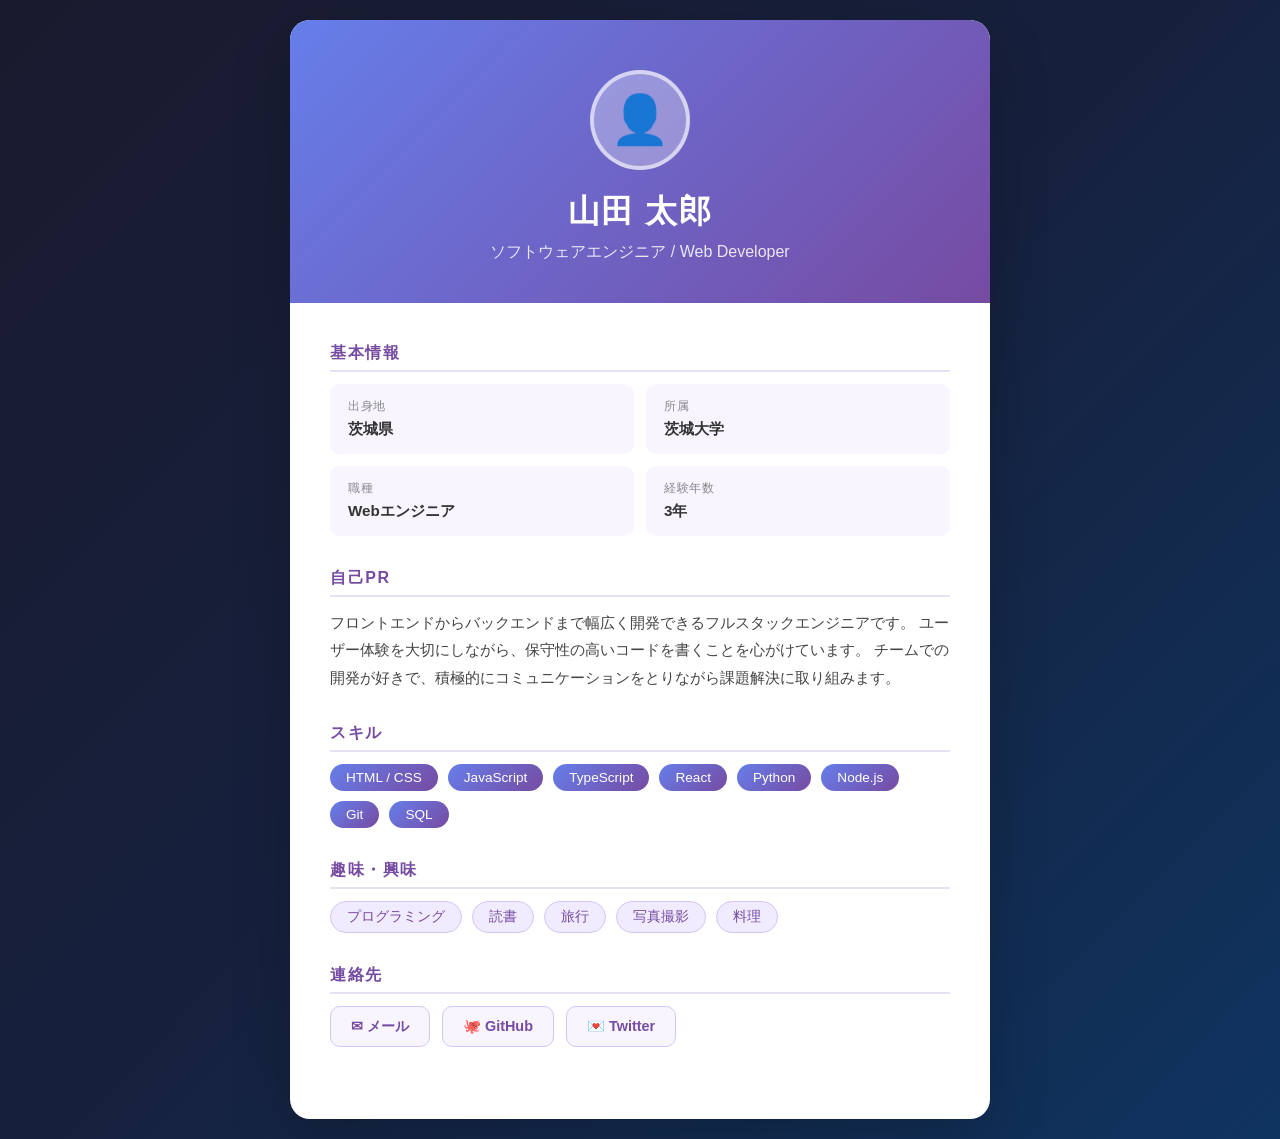
==== index.html @ 0c173c37 "Initial commit" ====
<!DOCTYPE html>
<html lang="ja">
<head>
  <meta charset="UTF-8">
  <meta name="viewport" content="width=device-width, initial-scale=1.0">
  <title>自己紹介</title>
  <style>
    * {
      margin: 0;
      padding: 0;
      box-sizing: border-box;
    }

    body {
      font-family: 'Segoe UI', 'Hiragino Sans', 'Meiryo', sans-serif;
      background: linear-gradient(135deg, #1a1a2e 0%, #16213e 50%, #0f3460 100%);
      min-height: 100vh;
      display: flex;
      align-items: center;
      justify-content: center;
      padding: 20px;
    }

    .card {
      background: #fff;
      border-radius: 20px;
      box-shadow: 0 20px 60px rgba(0, 0, 0, 0.2);
      max-width: 700px;
      width: 100%;
      overflow: hidden;
    }

    .card-header {
      background: linear-gradient(135deg, #667eea 0%, #764ba2 100%);
      color: #fff;
      text-align: center;
      padding: 50px 30px 40px;
    }

    .avatar {
      width: 100px;
      height: 100px;
      border-radius: 50%;
      background: rgba(255, 255, 255, 0.3);
      margin: 0 auto 20px;
      display: flex;
      align-items: center;
      justify-content: center;
      font-size: 48px;
      border: 4px solid rgba(255, 255, 255, 0.6);
    }

    .card-header h1 {
      font-size: 2rem;
      margin-bottom: 8px;
      letter-spacing: 0.05em;
    }

    .card-header p.subtitle {
      font-size: 1rem;
      opacity: 0.85;
    }

    .card-body {
      padding: 40px;
    }

    .section {
      margin-bottom: 32px;
    }

    .section h2 {
      font-size: 1rem;
      text-transform: uppercase;
      letter-spacing: 0.1em;
      color: #764ba2;
      margin-bottom: 12px;
      padding-bottom: 6px;
      border-bottom: 2px solid #e8e0f5;
    }

    .section p {
      color: #444;
      line-height: 1.8;
      font-size: 0.95rem;
    }

    .info-grid {
      display: grid;
      grid-template-columns: 1fr 1fr;
      gap: 12px;
    }

    .info-item {
      background: #f8f5ff;
      border-radius: 10px;
      padding: 14px 18px;
    }

    .info-item .label {
      font-size: 0.75rem;
      color: #888;
      margin-bottom: 4px;
      letter-spacing: 0.05em;
    }

    .info-item .value {
      font-size: 0.95rem;
      color: #333;
      font-weight: 600;
    }

    .skills {
      display: flex;
      flex-wrap: wrap;
      gap: 10px;
    }

    .skill-tag {
      background: linear-gradient(135deg, #667eea, #764ba2);
      color: #fff;
      padding: 6px 16px;
      border-radius: 20px;
      font-size: 0.85rem;
      font-weight: 500;
    }

    .hobbies {
      display: flex;
      flex-wrap: wrap;
      gap: 10px;
    }

    .hobby-tag {
      background: #f0ebff;
      color: #764ba2;
      padding: 6px 16px;
      border-radius: 20px;
      font-size: 0.85rem;
      font-weight: 500;
      border: 1px solid #d4c5f9;
    }

    .contact-links {
      display: flex;
      gap: 12px;
      flex-wrap: wrap;
    }

    .contact-link {
      display: inline-flex;
      align-items: center;
      gap: 6px;
      background: #f8f5ff;
      color: #764ba2;
      text-decoration: none;
      padding: 10px 20px;
      border-radius: 10px;
      font-size: 0.9rem;
      font-weight: 600;
      border: 1px solid #d4c5f9;
      transition: background 0.2s, color 0.2s;
    }

    .contact-link:hover {
      background: linear-gradient(135deg, #667eea, #764ba2);
      color: #fff;
      border-color: transparent;
    }

    @media (max-width: 500px) {
      .info-grid {
        grid-template-columns: 1fr;
      }
      .card-body {
        padding: 24px;
      }
    }
  </style>
</head>
<body>
  <div class="card">
    <div class="card-header">
      <div class="avatar">&#128100;</div>
      <h1>山田 太郎</h1>
      <p class="subtitle">ソフトウェアエンジニア / Web Developer</p>
    </div>
    <div class="card-body">

      <div class="section">
        <h2>基本情報</h2>
        <div class="info-grid">
          <div class="info-item">
            <div class="label">出身地</div>
            <div class="value">茨城県</div>
          </div>
          <div class="info-item">
            <div class="label">所属</div>
            <div class="value">茨城大学</div>
          </div>
          <div class="info-item">
            <div class="label">職種</div>
            <div class="value">Webエンジニア</div>
          </div>
          <div class="info-item">
            <div class="label">経験年数</div>
            <div class="value">3年</div>
          </div>
        </div>
      </div>

      <div class="section">
        <h2>自己PR</h2>
        <p>
          フロントエンドからバックエンドまで幅広く開発できるフルスタックエンジニアです。
          ユーザー体験を大切にしながら、保守性の高いコードを書くことを心がけています。
          チームでの開発が好きで、積極的にコミュニケーションをとりながら課題解決に取り組みます。
        </p>
      </div>

      <div class="section">
        <h2>スキル</h2>
        <div class="skills">
          <span class="skill-tag">HTML / CSS</span>
          <span class="skill-tag">JavaScript</span>
          <span class="skill-tag">TypeScript</span>
          <span class="skill-tag">React</span>
          <span class="skill-tag">Python</span>
          <span class="skill-tag">Node.js</span>
          <span class="skill-tag">Git</span>
          <span class="skill-tag">SQL</span>
        </div>
      </div>

      <div class="section">
        <h2>趣味・興味</h2>
        <div class="hobbies">
          <span class="hobby-tag">プログラミング</span>
          <span class="hobby-tag">読書</span>
          <span class="hobby-tag">旅行</span>
          <span class="hobby-tag">写真撮影</span>
          <span class="hobby-tag">料理</span>
        </div>
      </div>

      <div class="section">
        <h2>連絡先</h2>
        <div class="contact-links">
          <a href="mailto:taro@example.com" class="contact-link">&#9993; メール</a>
          <a href="https://github.com/" class="contact-link">&#128025; GitHub</a>
          <a href="https://twitter.com/" class="contact-link">&#128140; Twitter</a>
        </div>
      </div>

    </div>
  </div>
</body>
</html>
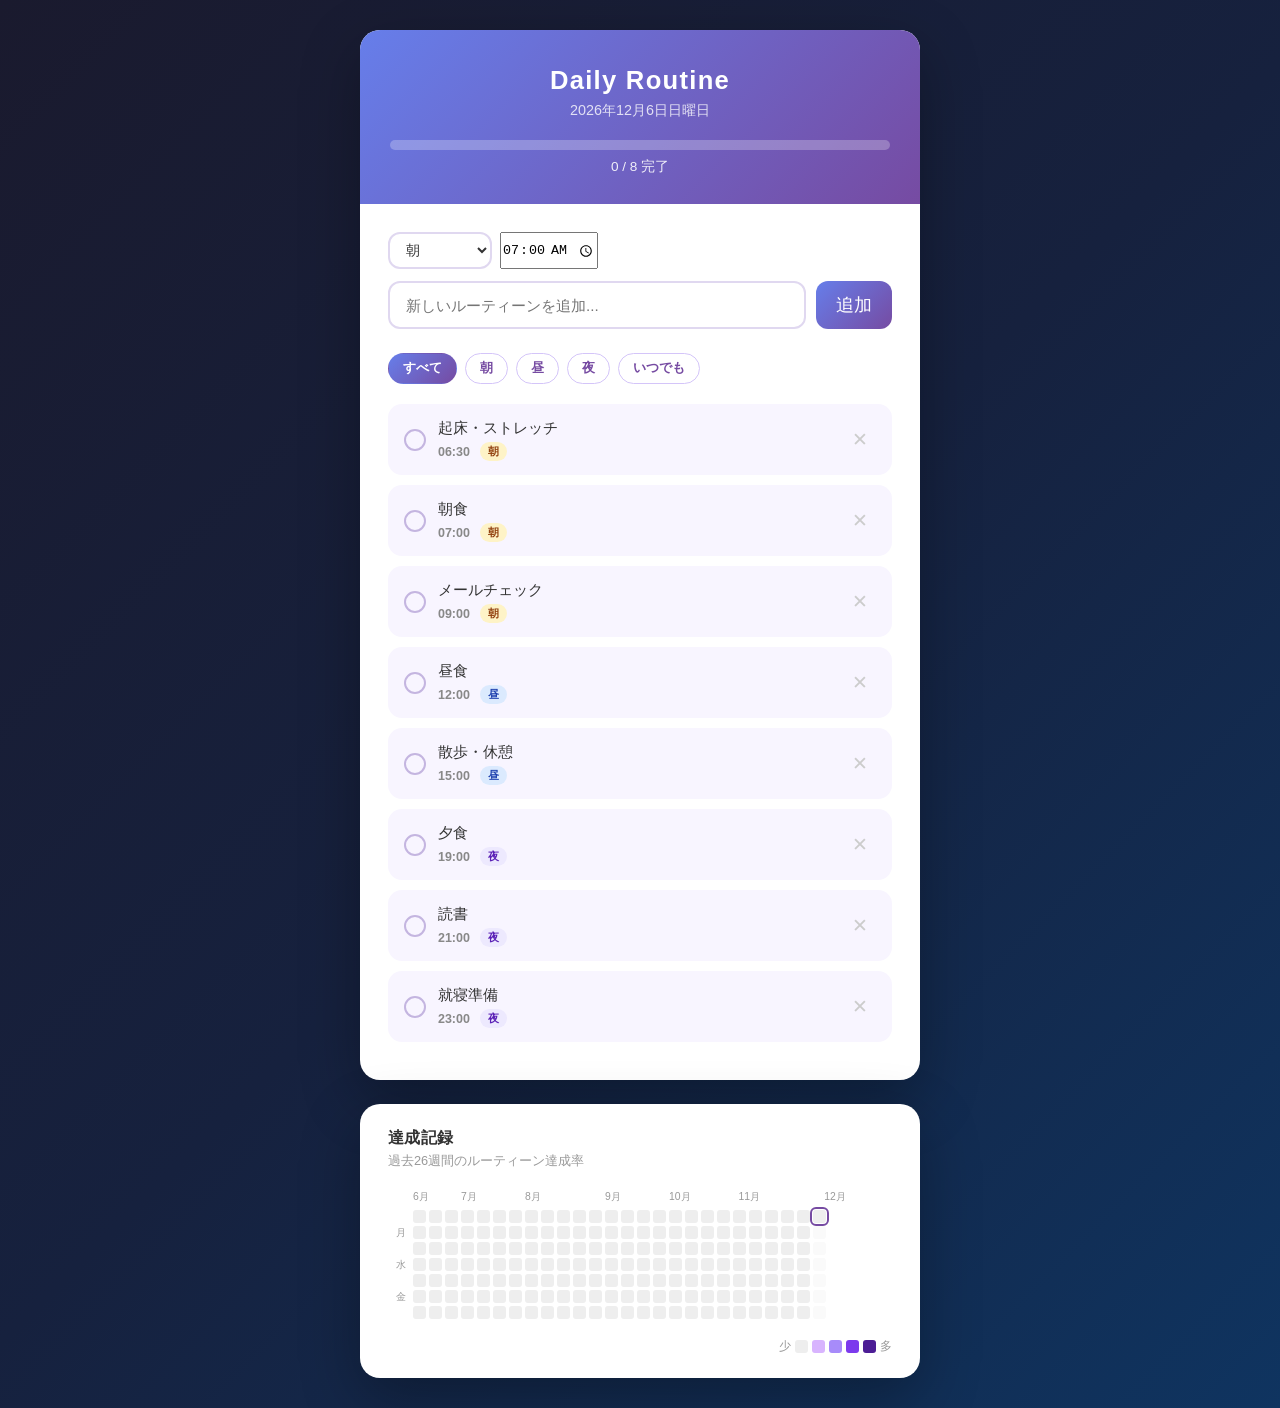
==== commit f82e7e78: "Rename todo to index, profile" ====
--- a/index.html
+++ b/index.html
@@ -3,256 +3,330 @@
 <head>
   <meta charset="UTF-8">
   <meta name="viewport" content="width=device-width, initial-scale=1.0">
-  <title>自己紹介</title>
-  <style>
-    * {
-      margin: 0;
-      padding: 0;
-      box-sizing: border-box;
-    }
-
-    body {
-      font-family: 'Segoe UI', 'Hiragino Sans', 'Meiryo', sans-serif;
-      background: linear-gradient(135deg, #1a1a2e 0%, #16213e 50%, #0f3460 100%);
-      min-height: 100vh;
-      display: flex;
-      align-items: center;
-      justify-content: center;
-      padding: 20px;
-    }
-
-    .card {
-      background: #fff;
-      border-radius: 20px;
-      box-shadow: 0 20px 60px rgba(0, 0, 0, 0.2);
-      max-width: 700px;
-      width: 100%;
-      overflow: hidden;
-    }
-
-    .card-header {
-      background: linear-gradient(135deg, #667eea 0%, #764ba2 100%);
-      color: #fff;
-      text-align: center;
-      padding: 50px 30px 40px;
-    }
-
-    .avatar {
-      width: 100px;
-      height: 100px;
-      border-radius: 50%;
-      background: rgba(255, 255, 255, 0.3);
-      margin: 0 auto 20px;
-      display: flex;
-      align-items: center;
-      justify-content: center;
-      font-size: 48px;
-      border: 4px solid rgba(255, 255, 255, 0.6);
-    }
-
-    .card-header h1 {
-      font-size: 2rem;
-      margin-bottom: 8px;
-      letter-spacing: 0.05em;
-    }
-
-    .card-header p.subtitle {
-      font-size: 1rem;
-      opacity: 0.85;
-    }
-
-    .card-body {
-      padding: 40px;
-    }
-
-    .section {
-      margin-bottom: 32px;
-    }
-
-    .section h2 {
-      font-size: 1rem;
-      text-transform: uppercase;
-      letter-spacing: 0.1em;
-      color: #764ba2;
-      margin-bottom: 12px;
-      padding-bottom: 6px;
-      border-bottom: 2px solid #e8e0f5;
-    }
-
-    .section p {
-      color: #444;
-      line-height: 1.8;
-      font-size: 0.95rem;
-    }
-
-    .info-grid {
-      display: grid;
-      grid-template-columns: 1fr 1fr;
-      gap: 12px;
-    }
-
-    .info-item {
-      background: #f8f5ff;
-      border-radius: 10px;
-      padding: 14px 18px;
-    }
-
-    .info-item .label {
-      font-size: 0.75rem;
-      color: #888;
-      margin-bottom: 4px;
-      letter-spacing: 0.05em;
-    }
-
-    .info-item .value {
-      font-size: 0.95rem;
-      color: #333;
-      font-weight: 600;
-    }
-
-    .skills {
-      display: flex;
-      flex-wrap: wrap;
-      gap: 10px;
-    }
-
-    .skill-tag {
-      background: linear-gradient(135deg, #667eea, #764ba2);
-      color: #fff;
-      padding: 6px 16px;
-      border-radius: 20px;
-      font-size: 0.85rem;
-      font-weight: 500;
-    }
-
-    .hobbies {
-      display: flex;
-      flex-wrap: wrap;
-      gap: 10px;
-    }
-
-    .hobby-tag {
-      background: #f0ebff;
-      color: #764ba2;
-      padding: 6px 16px;
-      border-radius: 20px;
-      font-size: 0.85rem;
-      font-weight: 500;
-      border: 1px solid #d4c5f9;
-    }
-
-    .contact-links {
-      display: flex;
-      gap: 12px;
-      flex-wrap: wrap;
-    }
-
-    .contact-link {
-      display: inline-flex;
-      align-items: center;
-      gap: 6px;
-      background: #f8f5ff;
-      color: #764ba2;
-      text-decoration: none;
-      padding: 10px 20px;
-      border-radius: 10px;
-      font-size: 0.9rem;
-      font-weight: 600;
-      border: 1px solid #d4c5f9;
-      transition: background 0.2s, color 0.2s;
-    }
-
-    .contact-link:hover {
-      background: linear-gradient(135deg, #667eea, #764ba2);
-      color: #fff;
-      border-color: transparent;
-    }
-
-    @media (max-width: 500px) {
-      .info-grid {
-        grid-template-columns: 1fr;
-      }
-      .card-body {
-        padding: 24px;
-      }
-    }
-  </style>
+  <title>Daily Routine - ToDoリスト</title>
+  <link rel="stylesheet" href="index.css">
 </head>
 <body>
-  <div class="card">
-    <div class="card-header">
-      <div class="avatar">&#128100;</div>
-      <h1>山田 太郎</h1>
-      <p class="subtitle">ソフトウェアエンジニア / Web Developer</p>
+
+  <!-- ToDoアプリ -->
+  <div class="app">
+    <div class="app-header">
+      <h1>Daily Routine</h1>
+      <p class="date" id="currentDate"></p>
+      <div class="progress-bar">
+        <div class="progress-fill" id="progressFill"></div>
+      </div>
+      <p class="progress-text" id="progressText">0 / 0 完了</p>
     </div>
-    <div class="card-body">
-
-      <div class="section">
-        <h2>基本情報</h2>
-        <div class="info-grid">
-          <div class="info-item">
-            <div class="label">出身地</div>
-            <div class="value">茨城県</div>
-          </div>
-          <div class="info-item">
-            <div class="label">所属</div>
-            <div class="value">茨城大学</div>
-          </div>
-          <div class="info-item">
-            <div class="label">職種</div>
-            <div class="value">Webエンジニア</div>
-          </div>
-          <div class="info-item">
-            <div class="label">経験年数</div>
-            <div class="value">3年</div>
-          </div>
-        </div>
-      </div>
-
-      <div class="section">
-        <h2>自己PR</h2>
-        <p>
-          フロントエンドからバックエンドまで幅広く開発できるフルスタックエンジニアです。
-          ユーザー体験を大切にしながら、保守性の高いコードを書くことを心がけています。
-          チームでの開発が好きで、積極的にコミュニケーションをとりながら課題解決に取り組みます。
-        </p>
-      </div>
-
-      <div class="section">
-        <h2>スキル</h2>
-        <div class="skills">
-          <span class="skill-tag">HTML / CSS</span>
-          <span class="skill-tag">JavaScript</span>
-          <span class="skill-tag">TypeScript</span>
-          <span class="skill-tag">React</span>
-          <span class="skill-tag">Python</span>
-          <span class="skill-tag">Node.js</span>
-          <span class="skill-tag">Git</span>
-          <span class="skill-tag">SQL</span>
-        </div>
-      </div>
-
-      <div class="section">
-        <h2>趣味・興味</h2>
-        <div class="hobbies">
-          <span class="hobby-tag">プログラミング</span>
-          <span class="hobby-tag">読書</span>
-          <span class="hobby-tag">旅行</span>
-          <span class="hobby-tag">写真撮影</span>
-          <span class="hobby-tag">料理</span>
-        </div>
-      </div>
-
-      <div class="section">
-        <h2>連絡先</h2>
-        <div class="contact-links">
-          <a href="mailto:taro@example.com" class="contact-link">&#9993; メール</a>
-          <a href="https://github.com/" class="contact-link">&#128025; GitHub</a>
-          <a href="https://twitter.com/" class="contact-link">&#128140; Twitter</a>
-        </div>
-      </div>
+    <div class="app-body">
+
+      <!-- カテゴリ・時刻選択 -->
+      <div class="add-options">
+        <select class="cat-select" id="categorySelect">
+          <option value="morning">朝</option>
+          <option value="afternoon">昼</option>
+          <option value="evening">夜</option>
+          <option value="anytime">いつでも</option>
+        </select>
+        <input type="time" id="taskTime" value="07:00">
+      </div>
+
+      <!-- 入力フォーム -->
+      <div class="add-form">
+        <input type="text" id="taskInput" placeholder="新しいルーティーンを追加...">
+        <button class="add-btn" id="addBtn">追加</button>
+      </div>
+
+      <!-- カテゴリフィルタ -->
+      <div class="category-filter">
+        <button class="filter-btn active" data-filter="all">すべて</button>
+        <button class="filter-btn" data-filter="morning">朝</button>
+        <button class="filter-btn" data-filter="afternoon">昼</button>
+        <button class="filter-btn" data-filter="evening">夜</button>
+        <button class="filter-btn" data-filter="anytime">いつでも</button>
+      </div>
+
+      <!-- タスクリスト -->
+      <ul class="task-list" id="taskList"></ul>
 
     </div>
   </div>
+
+  <!-- 達成ヒートマップ -->
+  <div class="heatmap-card">
+    <h2>達成記録</h2>
+    <p class="heatmap-subtitle">過去26週間のルーティーン達成率</p>
+    <div class="heatmap-wrapper">
+      <div class="heatmap-grid">
+        <!-- 曜日ラベル -->
+        <div class="heatmap-labels-y">
+          <div class="day-label"></div>
+          <div class="day-label">月</div>
+          <div class="day-label"></div>
+          <div class="day-label">水</div>
+          <div class="day-label"></div>
+          <div class="day-label">金</div>
+          <div class="day-label"></div>
+        </div>
+        <!-- 週グリッド -->
+        <div>
+          <div class="heatmap-month-labels" id="monthLabels"></div>
+          <div class="heatmap-weeks" id="heatmapWeeks"></div>
+        </div>
+      </div>
+    </div>
+    <!-- 凡例 -->
+    <div class="heatmap-legend">
+      <span class="legend-label">少</span>
+      <div class="legend-cell" style="background:#eee"></div>
+      <div class="legend-cell" data-level="1" style="background:#d8b4fe"></div>
+      <div class="legend-cell" data-level="2" style="background:#a78bfa"></div>
+      <div class="legend-cell" data-level="3" style="background:#7c3aed"></div>
+      <div class="legend-cell" data-level="4" style="background:#4c1d95"></div>
+      <span class="legend-label">多</span>
+    </div>
+  </div>
+
+  <script>
+    const STORAGE_KEY   = 'daily-routine-tasks';
+    const HISTORY_KEY   = 'daily-routine-history';
+
+    // ---- デフォルトタスク ----
+    const defaultTasks = [
+      { id: 1, name: '起床・ストレッチ', time: '06:30', category: 'morning',   done: false },
+      { id: 2, name: '朝食',             time: '07:00', category: 'morning',   done: false },
+      { id: 3, name: 'メールチェック',    time: '09:00', category: 'morning',   done: false },
+      { id: 4, name: '昼食',             time: '12:00', category: 'afternoon', done: false },
+      { id: 5, name: '散歩・休憩',       time: '15:00', category: 'afternoon', done: false },
+      { id: 6, name: '夕食',             time: '19:00', category: 'evening',   done: false },
+      { id: 7, name: '読書',             time: '21:00', category: 'evening',   done: false },
+      { id: 8, name: '就寝準備',         time: '23:00', category: 'evening',   done: false },
+    ];
+
+    let tasks         = loadTasks();
+    let history       = loadHistory();
+    let currentFilter = 'all';
+
+    const categoryLabels = {
+      morning: '朝', afternoon: '昼', evening: '夜', anytime: 'いつでも',
+    };
+
+    // ---- ストレージ ----
+    function loadTasks() {
+      const s = localStorage.getItem(STORAGE_KEY);
+      return s ? JSON.parse(s) : [...defaultTasks];
+    }
+
+    function saveTasks() {
+      localStorage.setItem(STORAGE_KEY, JSON.stringify(tasks));
+    }
+
+    function loadHistory() {
+      const s = localStorage.getItem(HISTORY_KEY);
+      return s ? JSON.parse(s) : {};
+    }
+
+    function saveHistory() {
+      localStorage.setItem(HISTORY_KEY, JSON.stringify(history));
+    }
+
+    // ---- ユーティリティ ----
+    function getNextId() {
+      return tasks.length > 0 ? Math.max(...tasks.map(t => t.id)) + 1 : 1;
+    }
+
+    function toDateStr(date) {
+      return date.toISOString().slice(0, 10); // "YYYY-MM-DD"
+    }
+
+    function escapeHtml(str) {
+      const d = document.createElement('div');
+      d.textContent = str;
+      return d.innerHTML;
+    }
+
+    // ---- 日付・進捗 ----
+    function updateDate() {
+      const now = new Date();
+      const opts = { year: 'numeric', month: 'long', day: 'numeric', weekday: 'long' };
+      document.getElementById('currentDate').textContent = now.toLocaleDateString('ja-JP', opts);
+    }
+
+    function updateProgress() {
+      const total = tasks.length;
+      const done  = tasks.filter(t => t.done).length;
+      const pct   = total > 0 ? Math.round((done / total) * 100) : 0;
+      document.getElementById('progressFill').style.width = pct + '%';
+      document.getElementById('progressText').textContent = `${done} / ${total} 完了`;
+
+      // 今日の達成率を記録
+      const today = toDateStr(new Date());
+      history[today] = pct;
+      saveHistory();
+      renderHeatmap();
+    }
+
+    // ---- タスク描画 ----
+    function render() {
+      const list     = document.getElementById('taskList');
+      const filtered = [...tasks]
+        .sort((a, b) => a.time.localeCompare(b.time))
+        .filter(t => currentFilter === 'all' || t.category === currentFilter);
+
+      if (filtered.length === 0) {
+        list.innerHTML = '<li class="empty-message">タスクがありません</li>';
+      } else {
+        list.innerHTML = filtered.map(task => `
+          <li class="task-item ${task.done ? 'done' : ''}" data-id="${task.id}">
+            <div class="task-checkbox" onclick="toggleTask(${task.id})">
+              <span class="check-icon">&#10003;</span>
+            </div>
+            <div class="task-content">
+              <div class="task-name">${escapeHtml(task.name)}</div>
+              <div class="task-meta">
+                <span class="task-time">${task.time}</span>
+                <span class="task-category cat-${task.category}">${categoryLabels[task.category]}</span>
+              </div>
+            </div>
+            <button class="delete-btn" onclick="deleteTask(${task.id})" title="削除">&#10005;</button>
+          </li>
+        `).join('');
+      }
+
+      updateProgress();
+    }
+
+    // ---- タスク操作 ----
+    function addTask() {
+      const input = document.getElementById('taskInput');
+      const name  = input.value.trim();
+      if (!name) return;
+
+      tasks.push({
+        id:       getNextId(),
+        name,
+        time:     document.getElementById('taskTime').value,
+        category: document.getElementById('categorySelect').value,
+        done:     false,
+      });
+
+      input.value = '';
+      saveTasks();
+      render();
+    }
+
+    function toggleTask(id) {
+      const task = tasks.find(t => t.id === id);
+      if (task) { task.done = !task.done; saveTasks(); render(); }
+    }
+
+    function deleteTask(id) {
+      tasks = tasks.filter(t => t.id !== id);
+      saveTasks();
+      render();
+    }
+
+    // ---- ヒートマップ ----
+    function pctToLevel(pct) {
+      if (pct === undefined || pct === null) return 0;
+      if (pct === 0)   return 0;
+      if (pct <= 25)   return 1;
+      if (pct <= 50)   return 2;
+      if (pct <= 75)   return 3;
+      return 4;
+    }
+
+    function renderHeatmap() {
+      const WEEKS    = 26;
+      const today    = new Date();
+      today.setHours(0, 0, 0, 0);
+      const todayStr = toDateStr(today);
+
+      // グリッド開始日: 今日を含む週の日曜日から26週前
+      const startDate = new Date(today);
+      startDate.setDate(startDate.getDate() - startDate.getDay() - (WEEKS - 1) * 7);
+
+      const weeksEl      = document.getElementById('heatmapWeeks');
+      const monthLabels  = document.getElementById('monthLabels');
+      weeksEl.innerHTML      = '';
+      monthLabels.innerHTML  = '';
+
+      const CELL_W = 13 + 3; // cell + gap
+      let lastMonth = -1;
+      let labelOffset = 18 + 4; // y-label width + gap
+
+      for (let w = 0; w < WEEKS; w++) {
+        const weekEl = document.createElement('div');
+        weekEl.className = 'heatmap-week';
+
+        for (let d = 0; d < 7; d++) {
+          const date = new Date(startDate);
+          date.setDate(startDate.getDate() + w * 7 + d);
+          const dateStr = toDateStr(date);
+          const isFuture = date > today;
+
+          const cell = document.createElement('div');
+          cell.className = 'heatmap-cell';
+          if (dateStr === todayStr) cell.classList.add('today');
+
+          if (!isFuture) {
+            const pct   = history[dateStr];
+            const level = pctToLevel(pct);
+            if (level > 0) cell.setAttribute('data-level', level);
+
+            const label = pct !== undefined
+              ? `${date.toLocaleDateString('ja-JP', { month: 'numeric', day: 'numeric' })} — ${pct}% 達成`
+              : `${date.toLocaleDateString('ja-JP', { month: 'numeric', day: 'numeric' })} — 記録なし`;
+            cell.setAttribute('data-tooltip', label);
+          } else {
+            cell.style.opacity = '0.3';
+          }
+
+          weekEl.appendChild(cell);
+
+          // 月ラベル（各月の最初の週）
+          if (d === 0) {
+            const month = date.getMonth();
+            if (month !== lastMonth) {
+              lastMonth = month;
+              const span = document.createElement('span');
+              span.className = 'month-label';
+              span.textContent = (date.getMonth() + 1) + '月';
+              span.style.marginLeft = (w === 0 ? 0 : 0) + 'px';
+              span.style.minWidth = CELL_W + 'px';
+              monthLabels.appendChild(span);
+            } else {
+              const spacer = document.createElement('span');
+              spacer.className = 'month-label';
+              spacer.style.minWidth = CELL_W + 'px';
+              monthLabels.appendChild(spacer);
+            }
+          }
+        }
+
+        weeksEl.appendChild(weekEl);
+      }
+    }
+
+    // ---- イベント ----
+    document.querySelectorAll('.filter-btn').forEach(btn => {
+      btn.addEventListener('click', () => {
+        document.querySelectorAll('.filter-btn').forEach(b => b.classList.remove('active'));
+        btn.classList.add('active');
+        currentFilter = btn.dataset.filter;
+        render();
+      });
+    });
+
+    document.getElementById('addBtn').addEventListener('click', addTask);
+    document.getElementById('taskInput').addEventListener('keydown', e => {
+      if (e.key === 'Enter') addTask();
+    });
+
+    // ---- 初期化 ----
+    updateDate();
+    render();
+    renderHeatmap();
+  </script>
 </body>
 </html>
--- a/index.css
+++ b/index.css
@@ -0,0 +1,435 @@
+* {
+  margin: 0;
+  padding: 0;
+  box-sizing: border-box;
+}
+
+body {
+  font-family: 'Segoe UI', 'Hiragino Sans', 'Meiryo', sans-serif;
+  background: linear-gradient(135deg, #1a1a2e 0%, #16213e 50%, #0f3460 100%);
+  min-height: 100vh;
+  display: flex;
+  flex-direction: column;
+  align-items: center;
+  justify-content: flex-start;
+  padding: 30px 20px;
+  gap: 24px;
+}
+
+/* ===== アプリカード ===== */
+.app {
+  background: #fff;
+  border-radius: 20px;
+  box-shadow: 0 20px 60px rgba(0, 0, 0, 0.3);
+  max-width: 560px;
+  width: 100%;
+  overflow: hidden;
+}
+
+/* ===== ヘッダー ===== */
+.app-header {
+  background: linear-gradient(135deg, #667eea 0%, #764ba2 100%);
+  color: #fff;
+  text-align: center;
+  padding: 36px 30px 28px;
+}
+
+.app-header h1 {
+  font-size: 1.6rem;
+  letter-spacing: 0.05em;
+  margin-bottom: 6px;
+}
+
+.app-header .date {
+  font-size: 0.9rem;
+  opacity: 0.8;
+}
+
+.progress-bar {
+  margin-top: 20px;
+  background: rgba(255, 255, 255, 0.25);
+  border-radius: 10px;
+  height: 10px;
+  overflow: hidden;
+}
+
+.progress-fill {
+  height: 100%;
+  background: #fff;
+  border-radius: 10px;
+  transition: width 0.4s ease;
+  width: 0%;
+}
+
+.progress-text {
+  margin-top: 8px;
+  font-size: 0.85rem;
+  opacity: 0.9;
+}
+
+/* ===== ボディ ===== */
+.app-body {
+  padding: 28px;
+}
+
+/* ===== 入力フォーム ===== */
+.add-options {
+  display: flex;
+  gap: 8px;
+  margin-bottom: 12px;
+}
+
+.cat-select {
+  padding: 8px 12px;
+  border: 2px solid #e0d8f0;
+  border-radius: 12px;
+  font-size: 0.85rem;
+  outline: none;
+  background: #fff;
+  color: #333;
+}
+
+.cat-select:focus {
+  border-color: #764ba2;
+}
+
+.add-form {
+  display: flex;
+  gap: 10px;
+  margin-bottom: 24px;
+}
+
+.add-form input[type="text"] {
+  flex: 1;
+  padding: 12px 16px;
+  border: 2px solid #e0d8f0;
+  border-radius: 12px;
+  font-size: 0.95rem;
+  outline: none;
+  transition: border-color 0.2s;
+}
+
+.add-form input[type="text"]:focus {
+  border-color: #764ba2;
+}
+
+.add-form input[type="time"] {
+  width: 110px;
+  padding: 12px 10px;
+  border: 2px solid #e0d8f0;
+  border-radius: 12px;
+  font-size: 0.95rem;
+  outline: none;
+  transition: border-color 0.2s;
+}
+
+.add-form input[type="time"]:focus {
+  border-color: #764ba2;
+}
+
+.add-btn {
+  background: linear-gradient(135deg, #667eea, #764ba2);
+  color: #fff;
+  border: none;
+  border-radius: 12px;
+  padding: 12px 20px;
+  font-size: 1.1rem;
+  cursor: pointer;
+  transition: opacity 0.2s, transform 0.1s;
+  white-space: nowrap;
+}
+
+.add-btn:hover { opacity: 0.9; }
+.add-btn:active { transform: scale(0.96); }
+
+/* ===== カテゴリフィルタ ===== */
+.category-filter {
+  display: flex;
+  gap: 8px;
+  margin-bottom: 20px;
+  flex-wrap: wrap;
+}
+
+.filter-btn {
+  padding: 6px 14px;
+  border-radius: 20px;
+  border: 1.5px solid #d4c5f9;
+  background: #fff;
+  color: #764ba2;
+  font-size: 0.8rem;
+  font-weight: 600;
+  cursor: pointer;
+  transition: all 0.2s;
+}
+
+.filter-btn.active {
+  background: linear-gradient(135deg, #667eea, #764ba2);
+  color: #fff;
+  border-color: transparent;
+}
+
+/* ===== タスクリスト ===== */
+.task-list {
+  list-style: none;
+}
+
+.task-item {
+  display: flex;
+  align-items: center;
+  gap: 12px;
+  padding: 14px 16px;
+  border-radius: 14px;
+  margin-bottom: 10px;
+  background: #f8f5ff;
+  transition: background 0.2s;
+  animation: slideIn 0.3s ease;
+}
+
+@keyframes slideIn {
+  from { opacity: 0; transform: translateY(-10px); }
+  to   { opacity: 1; transform: translateY(0); }
+}
+
+.task-item.done { background: #f0fdf4; }
+.task-item.done .task-name { text-decoration: line-through; color: #999; }
+.task-item.done .task-time { color: #bbb; }
+
+.task-checkbox {
+  width: 22px;
+  height: 22px;
+  border: 2px solid #c4b5e0;
+  border-radius: 50%;
+  cursor: pointer;
+  display: flex;
+  align-items: center;
+  justify-content: center;
+  flex-shrink: 0;
+  transition: all 0.2s;
+}
+
+.task-checkbox:hover { border-color: #764ba2; }
+
+.task-item.done .task-checkbox {
+  background: linear-gradient(135deg, #667eea, #764ba2);
+  border-color: transparent;
+}
+
+.task-checkbox .check-icon {
+  display: none;
+  color: #fff;
+  font-size: 12px;
+  font-weight: bold;
+}
+
+.task-item.done .check-icon { display: block; }
+
+.task-content {
+  flex: 1;
+  min-width: 0;
+}
+
+.task-name {
+  font-size: 0.95rem;
+  color: #333;
+  font-weight: 500;
+}
+
+.task-meta {
+  display: flex;
+  align-items: center;
+  gap: 10px;
+  margin-top: 3px;
+}
+
+.task-time {
+  font-size: 0.78rem;
+  color: #888;
+  font-weight: 600;
+}
+
+.task-category {
+  font-size: 0.7rem;
+  padding: 2px 8px;
+  border-radius: 10px;
+  font-weight: 600;
+}
+
+.cat-morning   { background: #fef3c7; color: #92400e; }
+.cat-afternoon { background: #dbeafe; color: #1e40af; }
+.cat-evening   { background: #ede9fe; color: #5b21b6; }
+.cat-anytime   { background: #e0e7ff; color: #3730a3; }
+
+.delete-btn {
+  background: none;
+  border: none;
+  color: #ccc;
+  font-size: 1.2rem;
+  cursor: pointer;
+  padding: 4px 8px;
+  border-radius: 8px;
+  transition: color 0.2s, background 0.2s;
+  flex-shrink: 0;
+}
+
+.delete-btn:hover {
+  color: #e53e3e;
+  background: #fff5f5;
+}
+
+.empty-message {
+  text-align: center;
+  color: #aaa;
+  padding: 40px 0;
+  font-size: 0.95rem;
+}
+
+/* ===== ヒートマップカード ===== */
+.heatmap-card {
+  background: #fff;
+  border-radius: 20px;
+  box-shadow: 0 20px 60px rgba(0, 0, 0, 0.3);
+  max-width: 560px;
+  width: 100%;
+  padding: 24px 28px;
+}
+
+.heatmap-card h2 {
+  font-size: 1rem;
+  color: #333;
+  margin-bottom: 4px;
+  letter-spacing: 0.03em;
+}
+
+.heatmap-subtitle {
+  font-size: 0.8rem;
+  color: #999;
+  margin-bottom: 20px;
+}
+
+.heatmap-wrapper {
+  overflow-x: auto;
+  padding-bottom: 4px;
+}
+
+.heatmap-grid {
+  display: flex;
+  gap: 3px;
+}
+
+.heatmap-labels-y {
+  display: flex;
+  flex-direction: column;
+  gap: 3px;
+  padding-top: 20px;
+  margin-right: 4px;
+  flex-shrink: 0;
+}
+
+.day-label {
+  width: 18px;
+  height: 13px;
+  font-size: 0.65rem;
+  color: #999;
+  display: flex;
+  align-items: center;
+  justify-content: flex-end;
+}
+
+.heatmap-weeks {
+  display: flex;
+  gap: 3px;
+}
+
+.heatmap-week {
+  display: flex;
+  flex-direction: column;
+  gap: 3px;
+}
+
+.heatmap-month-labels {
+  display: flex;
+  margin-bottom: 4px;
+  height: 16px;
+}
+
+.month-label {
+  font-size: 0.65rem;
+  color: #999;
+  white-space: nowrap;
+}
+
+.heatmap-cell {
+  width: 13px;
+  height: 13px;
+  border-radius: 3px;
+  background: #eee;
+  cursor: pointer;
+  position: relative;
+  transition: transform 0.1s;
+}
+
+.heatmap-cell:hover {
+  transform: scale(1.3);
+  z-index: 10;
+}
+
+/* 達成率による色分け */
+.heatmap-cell[data-level="1"] { background: #d8b4fe; }
+.heatmap-cell[data-level="2"] { background: #a78bfa; }
+.heatmap-cell[data-level="3"] { background: #7c3aed; }
+.heatmap-cell[data-level="4"] { background: #4c1d95; }
+
+/* 今日のセル */
+.heatmap-cell.today {
+  outline: 2px solid #764ba2;
+  outline-offset: 1px;
+}
+
+/* ツールチップ */
+.heatmap-cell::after {
+  content: attr(data-tooltip);
+  position: absolute;
+  bottom: calc(100% + 6px);
+  left: 50%;
+  transform: translateX(-50%);
+  background: #333;
+  color: #fff;
+  font-size: 0.7rem;
+  padding: 4px 8px;
+  border-radius: 6px;
+  white-space: nowrap;
+  pointer-events: none;
+  opacity: 0;
+  transition: opacity 0.15s;
+  z-index: 100;
+}
+
+.heatmap-cell:hover::after { opacity: 1; }
+
+/* 凡例 */
+.heatmap-legend {
+  display: flex;
+  align-items: center;
+  gap: 4px;
+  margin-top: 16px;
+  justify-content: flex-end;
+}
+
+.legend-label {
+  font-size: 0.72rem;
+  color: #999;
+}
+
+.legend-cell {
+  width: 13px;
+  height: 13px;
+  border-radius: 3px;
+}
+
+/* ===== レスポンシブ ===== */
+@media (max-width: 500px) {
+  .app-body { padding: 20px; }
+  .add-form { flex-wrap: wrap; }
+  .add-form input[type="time"] { width: 100%; }
+  .heatmap-card { padding: 20px; }
+}
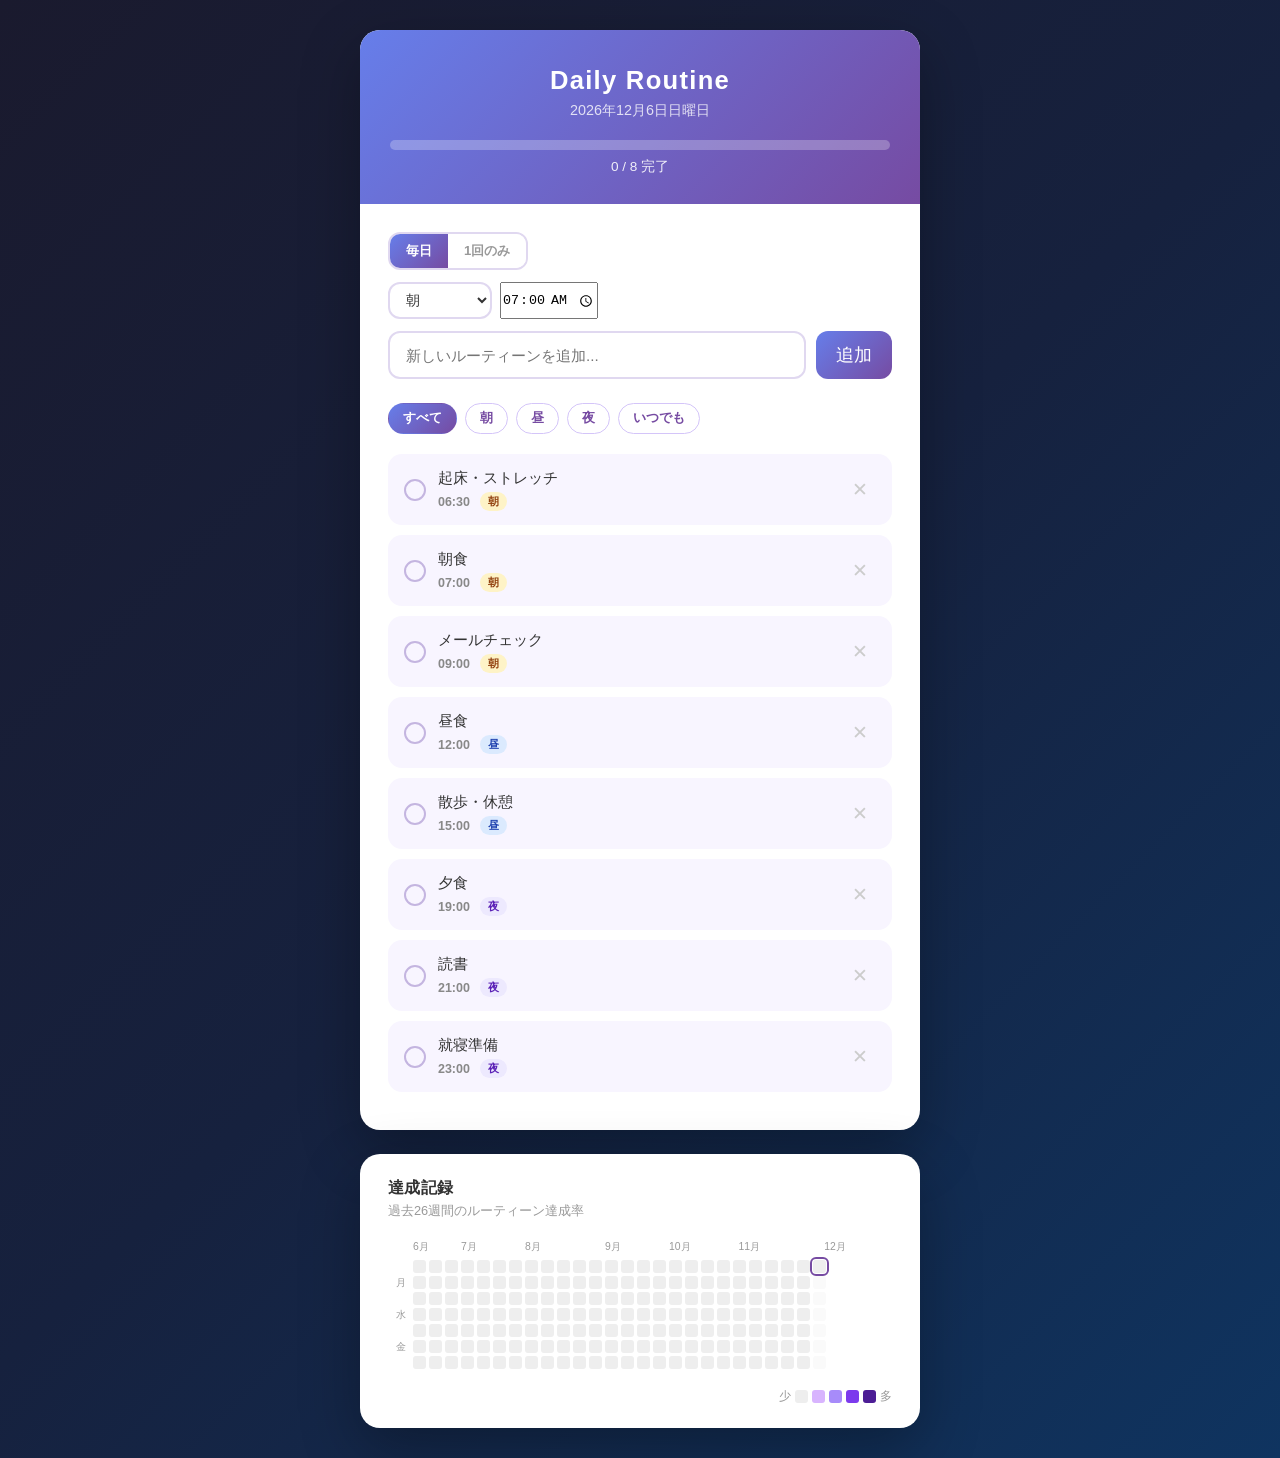
==== commit 0ef8f18e: "1回限り・期限付きタスクの追加" ====
--- a/index.html
+++ b/index.html
@@ -20,6 +20,12 @@
     </div>
     <div class="app-body">
 
+      <!-- タスク種別トグル -->
+      <div class="type-toggle">
+        <button class="type-btn active" id="typeRoutine">毎日</button>
+        <button class="type-btn" id="typeOnce">1回のみ</button>
+      </div>
+
       <!-- カテゴリ・時刻選択 -->
       <div class="add-options">
         <select class="cat-select" id="categorySelect">
@@ -29,6 +35,7 @@
           <option value="anytime">いつでも</option>
         </select>
         <input type="time" id="taskTime" value="07:00">
+        <input type="date" id="taskDeadline" style="display:none; padding:8px 10px; border:2px solid #e0d8f0; border-radius:12px; font-size:0.85rem; outline:none;">
       </div>
 
       <!-- 入力フォーム -->
@@ -90,22 +97,24 @@
   <script>
     const STORAGE_KEY   = 'daily-routine-tasks';
     const HISTORY_KEY   = 'daily-routine-history';
+    const LAST_DATE_KEY = 'daily-routine-last-date';
 
     // ---- デフォルトタスク ----
     const defaultTasks = [
-      { id: 1, name: '起床・ストレッチ', time: '06:30', category: 'morning',   done: false },
-      { id: 2, name: '朝食',             time: '07:00', category: 'morning',   done: false },
-      { id: 3, name: 'メールチェック',    time: '09:00', category: 'morning',   done: false },
-      { id: 4, name: '昼食',             time: '12:00', category: 'afternoon', done: false },
-      { id: 5, name: '散歩・休憩',       time: '15:00', category: 'afternoon', done: false },
-      { id: 6, name: '夕食',             time: '19:00', category: 'evening',   done: false },
-      { id: 7, name: '読書',             time: '21:00', category: 'evening',   done: false },
-      { id: 8, name: '就寝準備',         time: '23:00', category: 'evening',   done: false },
+      { id: 1, name: '起床・ストレッチ', time: '06:30', category: 'morning',   type: 'routine', done: false },
+      { id: 2, name: '朝食',             time: '07:00', category: 'morning',   type: 'routine', done: false },
+      { id: 3, name: 'メールチェック',    time: '09:00', category: 'morning',   type: 'routine', done: false },
+      { id: 4, name: '昼食',             time: '12:00', category: 'afternoon', type: 'routine', done: false },
+      { id: 5, name: '散歩・休憩',       time: '15:00', category: 'afternoon', type: 'routine', done: false },
+      { id: 6, name: '夕食',             time: '19:00', category: 'evening',   type: 'routine', done: false },
+      { id: 7, name: '読書',             time: '21:00', category: 'evening',   type: 'routine', done: false },
+      { id: 8, name: '就寝準備',         time: '23:00', category: 'evening',   type: 'routine', done: false },
     ];
 
     let tasks         = loadTasks();
     let history       = loadHistory();
     let currentFilter = 'all';
+    let taskType      = 'routine'; // 入力中のタスク種別
 
     const categoryLabels = {
       morning: '朝', afternoon: '昼', evening: '夜', anytime: 'いつでも',
@@ -136,13 +145,42 @@
     }
 
     function toDateStr(date) {
-      return date.toISOString().slice(0, 10); // "YYYY-MM-DD"
+      // ローカル時刻で YYYY-MM-DD を返す（ISOStringはUTCのためズレることがある）
+      const y = date.getFullYear();
+      const m = String(date.getMonth() + 1).padStart(2, '0');
+      const d = String(date.getDate()).padStart(2, '0');
+      return `${y}-${m}-${d}`;
+    }
+
+    function todayStr() {
+      return toDateStr(new Date());
     }
 
     function escapeHtml(str) {
       const d = document.createElement('div');
       d.textContent = str;
       return d.innerHTML;
+    }
+
+    // ---- 日付変更チェック・リセット ----
+    function checkDateReset() {
+      const today    = todayStr();
+      const lastDate = localStorage.getItem(LAST_DATE_KEY);
+
+      if (lastDate !== today) {
+        // 毎日タスクの完了状態をリセット
+        tasks = tasks.map(t =>
+          t.type === 'routine' ? { ...t, done: false } : t
+        );
+        // 期限切れの1回のみタスクを削除
+        tasks = tasks.filter(t => {
+          if (t.type !== 'once') return true;
+          if (!t.deadline)       return true;
+          return t.deadline >= today;
+        });
+        localStorage.setItem(LAST_DATE_KEY, today);
+        saveTasks();
+      }
     }
 
     // ---- 日付・進捗 ----
@@ -153,22 +191,24 @@
     }
 
     function updateProgress() {
-      const total = tasks.length;
-      const done  = tasks.filter(t => t.done).length;
+      // 進捗は「毎日タスク」のみでカウント
+      const routineTasks = tasks.filter(t => t.type === 'routine');
+      const total = routineTasks.length;
+      const done  = routineTasks.filter(t => t.done).length;
       const pct   = total > 0 ? Math.round((done / total) * 100) : 0;
       document.getElementById('progressFill').style.width = pct + '%';
       document.getElementById('progressText').textContent = `${done} / ${total} 完了`;
 
       // 今日の達成率を記録
-      const today = toDateStr(new Date());
-      history[today] = pct;
+      history[todayStr()] = pct;
       saveHistory();
       renderHeatmap();
     }
 
     // ---- タスク描画 ----
     function render() {
-      const list     = document.getElementById('taskList');
+      const list    = document.getElementById('taskList');
+      const today   = todayStr();
       const filtered = [...tasks]
         .sort((a, b) => a.time.localeCompare(b.time))
         .filter(t => currentFilter === 'all' || t.category === currentFilter);
@@ -176,21 +216,30 @@
       if (filtered.length === 0) {
         list.innerHTML = '<li class="empty-message">タスクがありません</li>';
       } else {
-        list.innerHTML = filtered.map(task => `
-          <li class="task-item ${task.done ? 'done' : ''}" data-id="${task.id}">
-            <div class="task-checkbox" onclick="toggleTask(${task.id})">
-              <span class="check-icon">&#10003;</span>
-            </div>
-            <div class="task-content">
-              <div class="task-name">${escapeHtml(task.name)}</div>
-              <div class="task-meta">
-                <span class="task-time">${task.time}</span>
-                <span class="task-category cat-${task.category}">${categoryLabels[task.category]}</span>
+        list.innerHTML = filtered.map(task => {
+          const isExpired = task.type === 'once' && task.deadline && task.deadline < today;
+          const deadlineBadge = task.type === 'once'
+            ? `<span class="task-deadline ${isExpired ? 'expired' : ''}">
+                ${isExpired ? '期限切れ' : (task.deadline ? `期限: ${task.deadline}` : '1回のみ')}
+               </span>`
+            : '';
+          return `
+            <li class="task-item ${task.done ? 'done' : ''} ${isExpired ? 'expired' : ''}" data-id="${task.id}">
+              <div class="task-checkbox" onclick="toggleTask(${task.id})">
+                <span class="check-icon">&#10003;</span>
               </div>
-            </div>
-            <button class="delete-btn" onclick="deleteTask(${task.id})" title="削除">&#10005;</button>
-          </li>
-        `).join('');
+              <div class="task-content">
+                <div class="task-name">${escapeHtml(task.name)}</div>
+                <div class="task-meta">
+                  <span class="task-time">${task.time}</span>
+                  <span class="task-category cat-${task.category}">${categoryLabels[task.category]}</span>
+                  ${deadlineBadge}
+                </div>
+              </div>
+              <button class="delete-btn" onclick="deleteTask(${task.id})" title="削除">&#10005;</button>
+            </li>
+          `;
+        }).join('');
       }
 
       updateProgress();
@@ -202,11 +251,17 @@
       const name  = input.value.trim();
       if (!name) return;
 
+      const deadline = taskType === 'once'
+        ? document.getElementById('taskDeadline').value || null
+        : null;
+
       tasks.push({
         id:       getNextId(),
         name,
         time:     document.getElementById('taskTime').value,
         category: document.getElementById('categorySelect').value,
+        type:     taskType,
+        deadline,
         done:     false,
       });
 
@@ -226,54 +281,68 @@
       render();
     }
 
+    // ---- タスク種別トグル ----
+    document.getElementById('typeRoutine').addEventListener('click', () => {
+      taskType = 'routine';
+      document.getElementById('typeRoutine').classList.add('active');
+      document.getElementById('typeOnce').classList.remove('active');
+      document.getElementById('taskDeadline').style.display = 'none';
+      document.getElementById('taskInput').placeholder = '新しいルーティーンを追加...';
+    });
+
+    document.getElementById('typeOnce').addEventListener('click', () => {
+      taskType = 'once';
+      document.getElementById('typeOnce').classList.add('active');
+      document.getElementById('typeRoutine').classList.remove('active');
+      document.getElementById('taskDeadline').style.display = 'block';
+      document.getElementById('taskInput').placeholder = '1回限りのタスクを追加...';
+    });
+
     // ---- ヒートマップ ----
     function pctToLevel(pct) {
       if (pct === undefined || pct === null) return 0;
-      if (pct === 0)   return 0;
-      if (pct <= 25)   return 1;
-      if (pct <= 50)   return 2;
-      if (pct <= 75)   return 3;
+      if (pct === 0)  return 0;
+      if (pct <= 25)  return 1;
+      if (pct <= 50)  return 2;
+      if (pct <= 75)  return 3;
       return 4;
     }
 
     function renderHeatmap() {
-      const WEEKS    = 26;
-      const today    = new Date();
+      const WEEKS   = 26;
+      const today   = new Date();
       today.setHours(0, 0, 0, 0);
-      const todayStr = toDateStr(today);
-
-      // グリッド開始日: 今日を含む週の日曜日から26週前
+      const tStr    = todayStr();
+
       const startDate = new Date(today);
       startDate.setDate(startDate.getDate() - startDate.getDay() - (WEEKS - 1) * 7);
 
-      const weeksEl      = document.getElementById('heatmapWeeks');
-      const monthLabels  = document.getElementById('monthLabels');
-      weeksEl.innerHTML      = '';
-      monthLabels.innerHTML  = '';
-
-      const CELL_W = 13 + 3; // cell + gap
+      const weeksEl     = document.getElementById('heatmapWeeks');
+      const monthLabels = document.getElementById('monthLabels');
+      weeksEl.innerHTML     = '';
+      monthLabels.innerHTML = '';
+
+      const CELL_W  = 13 + 3;
       let lastMonth = -1;
-      let labelOffset = 18 + 4; // y-label width + gap
 
       for (let w = 0; w < WEEKS; w++) {
         const weekEl = document.createElement('div');
         weekEl.className = 'heatmap-week';
 
         for (let d = 0; d < 7; d++) {
-          const date = new Date(startDate);
+          const date    = new Date(startDate);
           date.setDate(startDate.getDate() + w * 7 + d);
           const dateStr = toDateStr(date);
           const isFuture = date > today;
 
           const cell = document.createElement('div');
           cell.className = 'heatmap-cell';
-          if (dateStr === todayStr) cell.classList.add('today');
+          if (dateStr === tStr) cell.classList.add('today');
 
           if (!isFuture) {
             const pct   = history[dateStr];
             const level = pctToLevel(pct);
             if (level > 0) cell.setAttribute('data-level', level);
-
             const label = pct !== undefined
               ? `${date.toLocaleDateString('ja-JP', { month: 'numeric', day: 'numeric' })} — ${pct}% 達成`
               : `${date.toLocaleDateString('ja-JP', { month: 'numeric', day: 'numeric' })} — 記録なし`;
@@ -284,23 +353,16 @@
 
           weekEl.appendChild(cell);
 
-          // 月ラベル（各月の最初の週）
           if (d === 0) {
             const month = date.getMonth();
+            const span  = document.createElement('span');
+            span.className  = 'month-label';
+            span.style.minWidth = CELL_W + 'px';
             if (month !== lastMonth) {
+              span.textContent = (date.getMonth() + 1) + '月';
               lastMonth = month;
-              const span = document.createElement('span');
-              span.className = 'month-label';
-              span.textContent = (date.getMonth() + 1) + '月';
-              span.style.marginLeft = (w === 0 ? 0 : 0) + 'px';
-              span.style.minWidth = CELL_W + 'px';
-              monthLabels.appendChild(span);
-            } else {
-              const spacer = document.createElement('span');
-              spacer.className = 'month-label';
-              spacer.style.minWidth = CELL_W + 'px';
-              monthLabels.appendChild(spacer);
             }
+            monthLabels.appendChild(span);
           }
         }
 
@@ -324,6 +386,7 @@
     });
 
     // ---- 初期化 ----
+    checkDateReset();
     updateDate();
     render();
     renderHeatmap();
--- a/index.css
+++ b/index.css
@@ -72,11 +72,39 @@
   padding: 28px;
 }
 
+/* ===== タスク種別トグル ===== */
+.type-toggle {
+  display: flex;
+  gap: 0;
+  margin-bottom: 12px;
+  border: 2px solid #e0d8f0;
+  border-radius: 12px;
+  overflow: hidden;
+  width: fit-content;
+}
+
+.type-btn {
+  padding: 8px 16px;
+  border: none;
+  background: #fff;
+  color: #999;
+  font-size: 0.82rem;
+  font-weight: 600;
+  cursor: pointer;
+  transition: all 0.2s;
+}
+
+.type-btn.active {
+  background: linear-gradient(135deg, #667eea, #764ba2);
+  color: #fff;
+}
+
 /* ===== 入力フォーム ===== */
 .add-options {
   display: flex;
   gap: 8px;
   margin-bottom: 12px;
+  flex-wrap: wrap;
 }
 
 .cat-select {
@@ -259,6 +287,30 @@
 .cat-evening   { background: #ede9fe; color: #5b21b6; }
 .cat-anytime   { background: #e0e7ff; color: #3730a3; }
 
+/* ===== 期限バッジ ===== */
+.task-deadline {
+  font-size: 0.7rem;
+  padding: 2px 8px;
+  border-radius: 10px;
+  font-weight: 600;
+  background: #fef9c3;
+  color: #854d0e;
+}
+
+.task-deadline.expired {
+  background: #fee2e2;
+  color: #991b1b;
+}
+
+.task-item.expired {
+  opacity: 0.6;
+  background: #fef2f2;
+}
+
+.task-item.expired .task-name {
+  color: #999;
+}
+
 .delete-btn {
   background: none;
   border: none;
